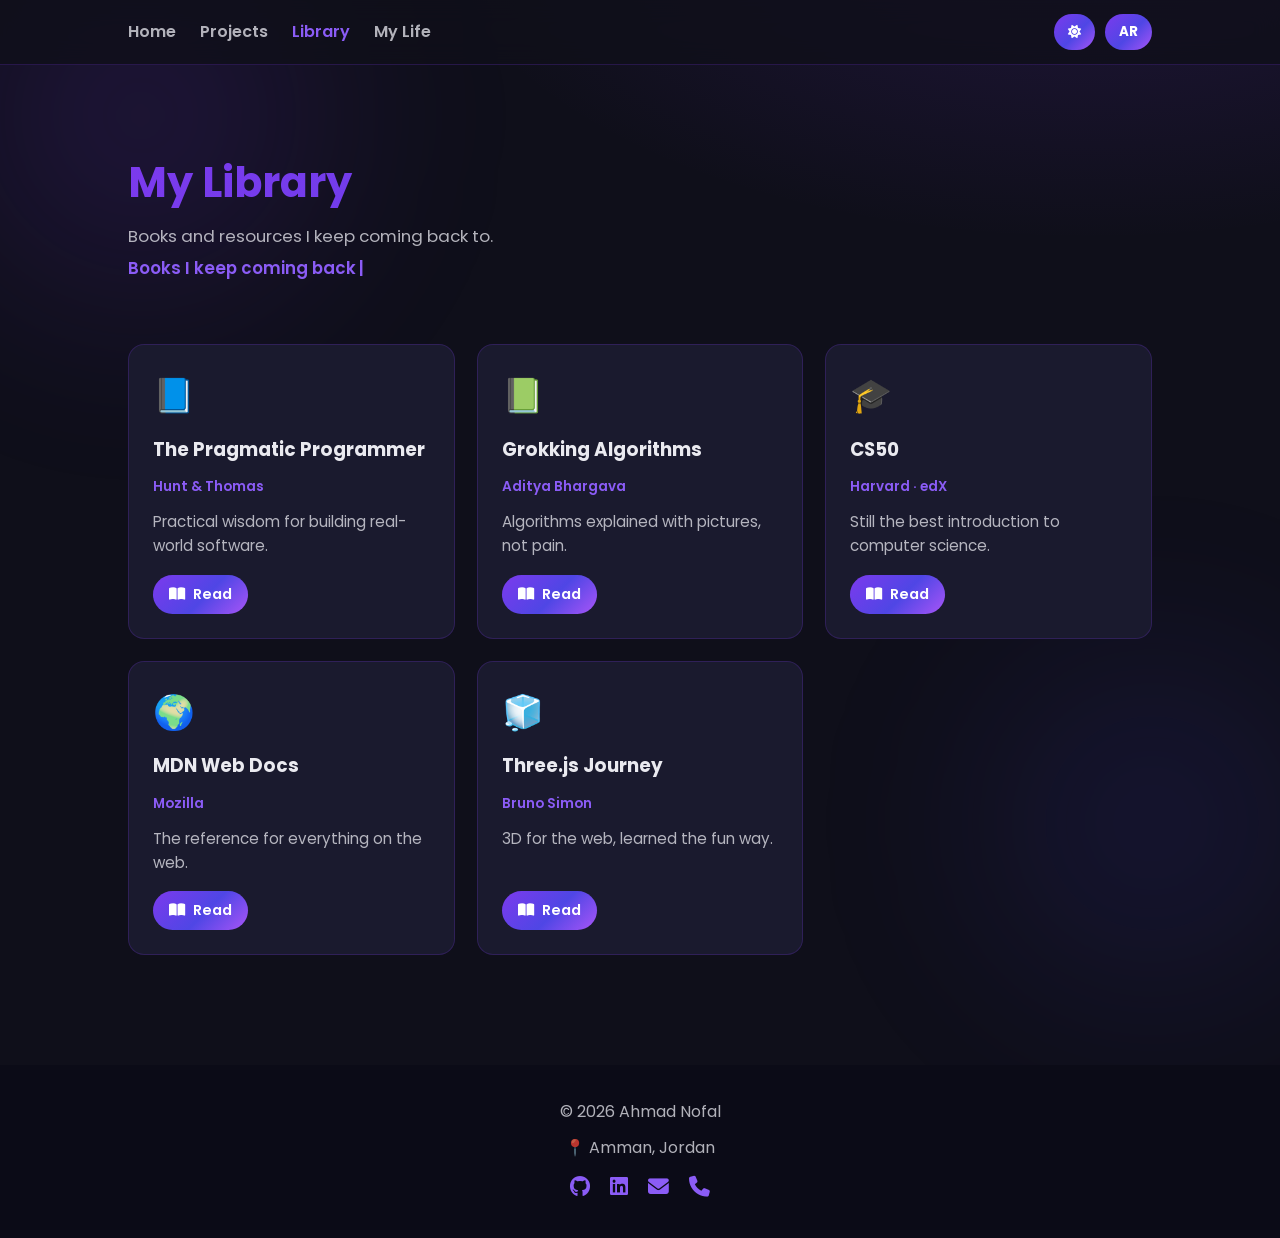
==== library.html @ a69d952c "Site pages, styles and scripts" ====
<!DOCTYPE html>
<html lang="en">

<head>
    <meta charset="UTF-8" />
    <meta name="viewport" content="width=device-width, initial-scale=1.0" />
    <title>Ahmad Nofal | Library</title>

    <!-- SEO -->
    <meta name="description" content="Ahmad Nofal's library — books and resources he keeps coming back to: Clean Code, The Pragmatic Programmer, CS50, MDN and more." />
    <meta name="author" content="Ahmad Nofal" />
    <meta name="theme-color" content="#0f0f1a" />

    <!-- Open Graph -->
    <meta property="og:type" content="website" />
    <meta property="og:title" content="Ahmad Nofal | Library" />
    <meta property="og:description" content="Books and resources Ahmad Nofal keeps coming back to — Clean Code, CS50, MDN and more." />
    <meta property="og:image" content="assets/img/ahmad.jpg" />
    <meta name="twitter:card" content="summary_large_image" />
    <link rel="icon" href="data:image/svg+xml,<svg xmlns=%22http://www.w3.org/2000/svg%22 viewBox=%220 0 100 100%22><text y=%22.9em%22 font-size=%2290%22>👨‍💻</text></svg>" />

    <!-- Fonts -->
    <link rel="preconnect" href="https://fonts.googleapis.com" />
    <link rel="preconnect" href="https://fonts.gstatic.com" crossorigin />
    <link href="https://fonts.googleapis.com/css2?family=Poppins:wght@400;600;700&family=Cairo:wght@400;600;700&display=swap" rel="stylesheet" />

    <!-- CSS -->
    <link rel="stylesheet" href="assets/css/style.css" />
    <link rel="stylesheet" href="assets/css/effects.css" />

    <!-- Icons -->
    <link rel="stylesheet" href="https://cdnjs.cloudflare.com/ajax/libs/font-awesome/6.5.0/css/all.min.css" />
</head>

<body class="dark">
    <script>
        /* Apply saved theme before first paint to avoid flashing */
        if (localStorage.getItem("pref-theme") === "light") document.body.classList.add("light");
    </script>

    <!-- TOP BAR -->
    <header class="top-bar">
        <nav class="nav">
            <a href="index.html" data-i18n="nav.home">Home</a>
            <a href="projects.html" data-i18n="nav.projects">Projects</a>
            <a href="library.html" class="active" data-i18n="nav.library">Library</a>
            <a href="life.html" data-i18n="nav.life">My Life</a>
        </nav>
        <div class="toggles">
            <button id="themeToggle" aria-label="Toggle theme"><i class="fas fa-sun"></i></button>
            <button id="langToggle">AR</button>
        </div>
    </header>

    <!-- PAGE HEADER -->
    <section class="page-header">
        <h1 data-i18n="library.title">My Library</h1>
        <p data-i18n="library.subtitle">Books and resources I keep coming back to.</p>
        <div class="typing-line header-typing"><span class="typed-text" data-typed="library"></span><span class="type-cursor">|</span></div>
    </section>

    <!-- LIBRARY GRID -->
    <section class="grid-section">
        <div class="cards-grid">

            

            <article class="book-card reveal">
                <div class="card-icon">📘</div>
                <h3 data-i18n="lib2.title">The Pragmatic Programmer</h3>
                <span class="book-meta">Hunt &amp; Thomas</span>
                <p data-i18n="lib2.note">Practical wisdom for building real-world software.</p>
                <div class="card-links">
                    <a href="https://pragprog.com/titles/tpp20/the-pragmatic-programmer-20th-anniversary-edition/" target="_blank" rel="noopener" class="btn small"><i class="fas fa-book-open"></i> <span data-i18n="card.read">Read</span></a>
                </div>
            </article>

            <article class="book-card reveal">
                <div class="card-icon">📗</div>
                <h3 data-i18n="lib3.title">Grokking Algorithms</h3>
                <span class="book-meta">Aditya Bhargava</span>
                <p data-i18n="lib3.note">Algorithms explained with pictures, not pain.</p>
                <div class="card-links">
                    <a href="https://www.manning.com/books/grokking-algorithms" target="_blank" rel="noopener" class="btn small"><i class="fas fa-book-open"></i> <span data-i18n="card.read">Read</span></a>
                </div>
            </article>

            <article class="book-card reveal">
                <div class="card-icon">🎓</div>
                <h3 data-i18n="lib4.title">CS50</h3>
                <span class="book-meta">Harvard · edX</span>
                <p data-i18n="lib4.note">Still the best introduction to computer science.</p>
                <div class="card-links">
                    <a href="https://cs50.harvard.edu/x/" target="_blank" rel="noopener" class="btn small"><i class="fas fa-book-open"></i> <span data-i18n="card.read">Read</span></a>
                </div>
            </article>

            <article class="book-card reveal">
                <div class="card-icon">🌍</div>
                <h3 data-i18n="lib5.title">MDN Web Docs</h3>
                <span class="book-meta">Mozilla</span>
                <p data-i18n="lib5.note">The reference for everything on the web.</p>
                <div class="card-links">
                    <a href="https://developer.mozilla.org/en-US/" target="_blank" rel="noopener" class="btn small"><i class="fas fa-book-open"></i> <span data-i18n="card.read">Read</span></a>
                </div>
            </article>

            <article class="book-card reveal">
                <div class="card-icon">🧊</div>
                <h3 data-i18n="lib6.title">Three.js Journey</h3>
                <span class="book-meta">Bruno Simon</span>
                <p data-i18n="lib6.note">3D for the web, learned the fun way.</p>
                <div class="card-links">
                    <a href="https://threejsjourney.com/" target="_blank" rel="noopener" class="btn small"><i class="fas fa-book-open"></i> <span data-i18n="card.read">Read</span></a>
                </div>
            </article>

        </div>
    </section>

    <!-- FOOTER -->
    <footer>
        <p data-i18n="footer.rights">© 2026 Ahmad Nofal</p>
        <p data-i18n="footer.location">📍 Amman, Jordan</p>
        <div class="social">
            <a href="https://github.com/ahm2213480" target="_blank" rel="noopener" aria-label="GitHub"><i class="fab fa-github"></i></a>
            <a href="https://www.linkedin.com/in/ahmad-nofal-21885a234/" target="_blank" rel="noopener" aria-label="LinkedIn"><i class="fab fa-linkedin"></i></a>
            <a href="mailto:ahmadnofal550@gmail.com" aria-label="Email"><i class="fas fa-envelope"></i></a>
            <a href="tel:+962789682412" aria-label="Phone"><i class="fas fa-phone"></i></a>
        </div>
    </footer>

    <!-- JS -->
    <script src="assets/js/main.js"></script>
</body>

</html>
---- assets/css/style.css ----
/* ===== RESET ===== */
* {
    margin: 0;
    padding: 0;
    box-sizing: border-box;
    font-family: 'Poppins', 'Cairo', 'Segoe UI', Tahoma, sans-serif;
}

html {
    scroll-behavior: smooth;
}

/* ===== THEMES (CSS VARIABLES) ===== */
body {
    --bg: #0f0f1a;
    --bg-alt: #13132a;
    --card: #1a1a2e;
    --card-hover: #232347;
    --text: #eaeaf0;
    --muted: rgba(234, 234, 240, 0.75);
    --accent: #7c3aed;
    --accent-strong: #8b5cf6;
    --accent-soft: rgba(124, 58, 237, 0.16);
    --border: rgba(124, 58, 237, 0.22);
    --topbar-bg: rgba(15, 15, 26, 0.8);
    --shadow: rgba(0, 0, 0, 0.35);
    --footer-bg: #0b0b17;

    background-color: var(--bg);
    background-image: radial-gradient(1100px 550px at 85% -10%, rgba(124, 58, 237, 0.16), transparent 60%);
    background-attachment: fixed;
    color: var(--text);
    line-height: 1.6;
    transition: background-color 0.35s ease, color 0.35s ease;
}

body.light {
    --bg: #f6f7fb;
    --bg-alt: #eef0f8;
    --card: #ffffff;
    --card-hover: #f4f0ff;
    --text: #1c1c2b;
    --muted: rgba(28, 28, 43, 0.72);
    --accent: #6d28d9;
    --accent-strong: #7c3aed;
    --accent-soft: rgba(124, 58, 237, 0.12);
    --border: rgba(109, 40, 217, 0.2);
    --topbar-bg: rgba(246, 247, 251, 0.85);
    --shadow: rgba(28, 28, 43, 0.12);
    --footer-bg: #e9eaf3;

    background-image: radial-gradient(1100px 550px at 85% -10%, rgba(124, 58, 237, 0.1), transparent 60%);
}

/* ===== TOP BAR ===== */
.top-bar {
    position: fixed;
    top: 0;
    inset-inline: 0;
    z-index: 100;
    display: flex;
    justify-content: space-between;
    align-items: center;
    padding: 14px 10%;
    background: var(--topbar-bg);
    backdrop-filter: blur(12px);
    -webkit-backdrop-filter: blur(12px);
    border-bottom: 1px solid var(--border);
    transition: background 0.35s ease;
}

.nav {
    display: flex;
    gap: 24px;
}

.nav a {
    color: var(--muted);
    text-decoration: none;
    font-weight: 600;
    transition: color 0.2s;
}

.nav a:hover,
.nav a.active {
    color: var(--accent-strong);
}

.toggles {
    display: flex;
    gap: 10px;
}

.top-bar button {
    background: var(--accent);
    border: none;
    color: #fff;
    padding: 8px 14px;
    border-radius: 20px;
    cursor: pointer;
    font-weight: bold;
    transition: transform 0.2s, background 0.2s;
}

.top-bar button:hover {
    transform: translateY(-2px);
    background: var(--accent-strong);
}

/* ===== HERO ===== */
.hero {
    min-height: 100vh;
    display: flex;
    flex-direction: column;
    justify-content: center;
    padding: 0 10%;
}

.hero h1 {
    font-size: 3rem;
    margin-bottom: 15px;
}

.hero p {
    max-width: 600px;
    font-size: 1.1rem;
    color: var(--muted);
}

.hero-buttons {
    margin-top: 28px;
    display: flex;
    gap: 12px;
    flex-wrap: wrap;
}

/* ===== BUTTONS ===== */
.btn {
    display: inline-flex;
    align-items: center;
    gap: 8px;
    padding: 12px 24px;
    border-radius: 25px;
    text-decoration: none;
    background: var(--accent);
    color: #fff;
    font-weight: 600;
    transition: transform 0.3s, background 0.3s, box-shadow 0.3s;
}

.btn:hover {
    transform: translateY(-3px);
    background: var(--accent-strong);
    box-shadow: 0 10px 24px var(--shadow);
}

.btn.secondary {
    background: transparent;
    border: 1px solid var(--accent);
    color: var(--accent-strong);
}

.btn.secondary:hover {
    background: var(--accent-soft);
}

.btn.small {
    padding: 8px 16px;
    font-size: 0.9rem;
}

/* ===== PAGE HEADER (subpages) ===== */
.page-header {
    padding: 150px 10% 20px;
}

.page-header h1 {
    font-size: 2.6rem;
    margin-bottom: 6px;
}

.page-header p {
    color: var(--muted);
    font-size: 1.05rem;
}

/* ===== SECTION TITLES ===== */
.interests {
    padding: 80px 10%;
}

.interests h2 {
    margin-bottom: 30px;
    font-size: 2rem;
}

/* ===== INTEREST CARDS ===== */
.cards {
    display: flex;
    gap: 20px;
    flex-wrap: wrap;
}

.card {
    background: var(--card);
    border: 1px solid var(--border);
    padding: 25px;
    border-radius: 15px;
    min-width: 180px;
    text-align: center;
    transition: transform 0.3s, background 0.3s, border-color 0.3s;
}

.card:hover {
    transform: translateY(-5px);
    background: var(--card-hover);
    border-color: var(--accent);
}

/* ===== PROJECTS / LIBRARY GRID ===== */
.grid-section {
    padding: 40px 10% 110px;
}

.cards-grid {
    display: grid;
    grid-template-columns: repeat(auto-fill, minmax(280px, 1fr));
    gap: 22px;
}

.project-card,
.book-card {
    background: var(--card);
    border: 1px solid var(--border);
    border-radius: 16px;
    padding: 24px;
    display: flex;
    flex-direction: column;
    gap: 12px;
    transition: transform 0.3s, background 0.3s, box-shadow 0.3s, border-color 0.3s;
}

.project-card:hover,
.book-card:hover {
    transform: translateY(-6px);
    background: var(--card-hover);
    border-color: var(--accent);
    box-shadow: 0 16px 32px var(--shadow);
}

.card-icon {
    font-size: 2.1rem;
}

.project-card h3,
.book-card h3 {
    font-size: 1.15rem;
}

.project-card>p,
.book-card>p {
    color: var(--muted);
    font-size: 0.95rem;
    flex-grow: 1;
}

.book-meta {
    color: var(--accent-strong);
    font-size: 0.85rem;
    font-weight: 600;
}

.tags {
    display: flex;
    gap: 8px;
    flex-wrap: wrap;
}

.tags span {
    background: var(--accent-soft);
    color: var(--accent-strong);
    padding: 4px 12px;
    border-radius: 12px;
    font-size: 0.8rem;
    font-weight: 600;
}

.card-links {
    display: flex;
    gap: 10px;
    margin-top: 4px;
}

/* ===== STATS ===== */
.stats {
    display: flex;
    justify-content: space-around;
    padding: 60px 10%;
    background: var(--bg-alt);
    transition: background 0.35s ease;
}

.stat {
    text-align: center;
}

.stat h3 {
    font-size: 2.2rem;
    color: var(--accent-strong);
}

.stat p {
    color: var(--muted);
}

/* ===== FOOTER ===== */
footer {
    text-align: center;
    padding: 34px 10%;
    background: var(--footer-bg);
    transition: background 0.35s ease;
}

footer p {
    color: var(--muted);
    margin-bottom: 10px;
}

footer .social a {
    color: var(--accent-strong);
    margin: 0 8px;
    font-size: 1.3rem;
    display: inline-block;
    transition: transform 0.2s, opacity 0.2s;
}

footer .social a:hover {
    transform: translateY(-3px);
    opacity: 0.85;
}

/* ===== REVEAL ON SCROLL ===== */
.reveal {
    opacity: 0;
    transform: translateY(26px);
    transition: opacity 0.6s ease, transform 0.6s ease;
}

.reveal.visible {
    opacity: 1;
    transform: none;
}

@media (prefers-reduced-motion: reduce) {
    .reveal {
        opacity: 1;
        transform: none;
        transition: none;
    }

    * {
        transition: none !important;
    }
}

/* ===== RESPONSIVE ===== */
@media (max-width: 768px) {
    .top-bar {
        padding: 10px 5%;
    }

    .nav {
        gap: 14px;
    }

    .nav a {
        font-size: 0.9rem;
    }

    .hero,
    .interests,
    .grid-section {
        padding-inline: 6%;
    }

    .page-header {
        padding: 120px 6% 16px;
    }

    .hero h1 {
        font-size: 2.2rem;
    }

    .page-header h1 {
        font-size: 2rem;
    }

    .stats {
        flex-direction: column;
        gap: 30px;
    }
}

/* ===== FEATURED PROJECT ===== */
.project-card.featured {
    grid-column: 1 / -1;
    position: relative;
}

.badge-featured {
    position: absolute;
    top: 18px;
    inset-inline-end: 18px;
    background: var(--accent);
    color: #fff;
    padding: 5px 14px;
    border-radius: 14px;
    font-size: 0.75rem;
    font-weight: 700;
}

.feature-list {
    list-style: none;
    display: grid;
    grid-template-columns: repeat(auto-fit, minmax(230px, 1fr));
    gap: 8px;
    margin: 4px 0;
}

.feature-list li {
    color: var(--muted);
    font-size: 0.95rem;
}

.feature-list i {
    color: #22c55e;
    margin-inline-end: 8px;
}

/* ===== ABOUT (index) ===== */
.about {
    padding: 0 10% 40px;
}

.about h2 {
    font-size: 2rem;
    margin-bottom: 18px;
}

.about-text {
    max-width: 760px;
    color: var(--muted);
    font-size: 1.05rem;
}

.about-facts {
    display: flex;
    flex-wrap: wrap;
    gap: 14px;
    margin: 24px 0;
}

.fact {
    display: inline-flex;
    align-items: center;
    gap: 10px;
    background: var(--card);
    border: 1px solid var(--border);
    border-radius: 14px;
    padding: 12px 18px;
    font-size: 0.95rem;
}

.fact i {
    color: var(--accent-strong);
}

.skills {
    display: flex;
    flex-wrap: wrap;
    gap: 10px;
}

.skills .chip {
    background: var(--accent-soft);
    color: var(--accent-strong);
    padding: 6px 16px;
    border-radius: 16px;
    font-size: 0.85rem;
    font-weight: 600;
}

/* ===== HERO CONTACT ===== */
.hero-contact {
    margin-top: 22px;
    display: flex;
    flex-wrap: wrap;
    gap: 18px;
}

.hero-contact a,
.hero-contact span {
    color: var(--muted);
    text-decoration: none;
    font-size: 0.95rem;
    transition: color 0.2s;
}

.hero-contact a:hover {
    color: var(--accent-strong);
}

.hero-contact i {
    color: var(--accent-strong);
    margin-inline-end: 6px;
}

/* ===== GRADIENT ACCENTS ===== */
body {
    --grad: linear-gradient(135deg, #7c3aed 0%, #4f46e5 55%, #a855f7 100%);
}

body.light {
    --grad: linear-gradient(135deg, #6d28d9 0%, #4f46e5 55%, #9333ea 100%);
}

/* ===== HERO LAYOUT (text + photo) ===== */
.hero-inner {
    display: grid;
    grid-template-columns: 1.15fr 0.85fr;
    align-items: center;
    gap: 48px;
    width: 100%;
}

.hero-text {
    min-width: 0;
}

.hero h1 {
    background: var(--grad);
    -webkit-background-clip: text;
    background-clip: text;
    -webkit-text-fill-color: transparent;
    color: transparent;
    width: fit-content;
}

/* ===== PHOTO FRAME ===== */
.hero-photo {
    position: relative;
    justify-self: center;
}

.photo-frame {
    padding: 10px;
    border-radius: 34px;
    background: var(--grad);
    box-shadow: 0 30px 70px var(--shadow);
}

.photo-frame img {
    display: block;
    width: min(320px, 74vw);
    aspect-ratio: 4 / 5;
    object-fit: cover;
    object-position: center top;
    border-radius: 26px;
}

/* ===== FLOATING BADGES ===== */
.badge {
    position: absolute;
    display: inline-flex;
    align-items: center;
    gap: 8px;
    background: var(--topbar-bg);
    backdrop-filter: blur(8px);
    -webkit-backdrop-filter: blur(8px);
    border: 1px solid var(--border);
    border-radius: 14px;
    padding: 8px 14px;
    font-size: 0.85rem;
    font-weight: 600;
    white-space: nowrap;
    box-shadow: 0 12px 26px var(--shadow);
    animation: float 5.5s ease-in-out infinite;
}

.badge i {
    color: var(--accent-strong);
}

.badge-1 {
    top: 22px;
    inset-inline-start: -30px;
}

.badge-2 {
    bottom: 96px;
    inset-inline-end: -24px;
    animation-delay: 1.4s;
}

.badge-3 {
    bottom: 16px;
    inset-inline-start: -12px;
    animation-delay: 2.6s;
}

@keyframes float {
    0%, 100% { transform: translateY(0); }
    50% { transform: translateY(-10px); }
}

@media (prefers-reduced-motion: reduce) {
    .badge { animation: none; }
}

/* ===== GRADIENT BUTTONS & STATS ===== */
.btn {
    background: var(--grad);
}

.btn:hover {
    background: var(--grad);
    filter: brightness(1.12);
}

.top-bar button {
    background: var(--grad);
}

.top-bar button:hover {
    background: var(--grad);
    filter: brightness(1.12);
}

.stat h3 {
    background: var(--grad);
    -webkit-background-clip: text;
    background-clip: text;
    -webkit-text-fill-color: transparent;
}

.project-card:hover,
.book-card:hover {
    box-shadow: 0 18px 44px rgba(124, 58, 237, 0.28);
}

/* ===== SECTION TITLE ACCENT ===== */
.about h2,
.interests h2,
.experience h2 {
    position: relative;
    padding-bottom: 14px;
}

.about h2::after,
.interests h2::after,
.experience h2::after {
    content: "";
    position: absolute;
    bottom: 0;
    inset-inline-start: 0;
    width: 64px;
    height: 4px;
    border-radius: 2px;
    background: var(--grad);
}

/* ===== EXPERIENCE TIMELINE ===== */
.experience {
    padding: 20px 10% 90px;
}

.timeline {
    position: relative;
    margin-top: 26px;
    display: flex;
    flex-direction: column;
    gap: 22px;
    border-inline-start: 2px solid var(--border);
}

.t-item {
    position: relative;
    padding-inline-start: 30px;
}

.t-dot {
    position: absolute;
    inset-inline-start: -8px;
    top: 10px;
    width: 14px;
    height: 14px;
    border-radius: 50%;
    background: var(--grad);
    box-shadow: 0 0 0 5px var(--accent-soft);
}

.t-card {
    background: var(--card);
    border: 1px solid var(--border);
    border-radius: 16px;
    padding: 20px 24px;
    transition: transform 0.3s, border-color 0.3s, background 0.3s;
}

.t-card:hover {
    transform: translateY(-4px);
    border-color: var(--accent);
    background: var(--card-hover);
}

.t-card h3 {
    font-size: 1.05rem;
    margin-bottom: 4px;
}

.t-org {
    display: inline-block;
    color: var(--accent-strong);
    font-size: 0.85rem;
    font-weight: 600;
    margin-bottom: 8px;
}

.t-card p {
    color: var(--muted);
    font-size: 0.95rem;
}

/* ===== CERTIFICATIONS ===== */
.certs-title {
    font-size: 1.4rem;
    margin: 36px 0 16px;
}

.certs {
    display: grid;
    grid-template-columns: repeat(auto-fit, minmax(260px, 1fr));
    gap: 14px;
}

.cert {
    display: flex;
    align-items: center;
    gap: 12px;
    background: var(--card);
    border: 1px solid var(--border);
    border-radius: 14px;
    padding: 16px 18px;
    font-size: 0.92rem;
    font-weight: 600;
    transition: transform 0.3s, border-color 0.3s;
}

.cert:hover {
    transform: translateY(-4px);
    border-color: var(--accent);
}

.cert i {
    color: var(--accent-strong);
    font-size: 1.2rem;
}

/* ===== RESPONSIVE (hero photo + timeline) ===== */
@media (max-width: 900px) {
    .hero-inner {
        grid-template-columns: 1fr;
        gap: 36px;
        text-align: center;
    }

    .hero-text p {
        margin-inline: auto;
    }

    .hero h1 {
        margin-inline: auto;
    }

    .hero-buttons,
    .hero-contact {
        justify-content: center;
    }

    .hero-photo {
        order: -1;
    }

    .photo-frame img {
        width: min(280px, 70vw);
    }

    .badge {
        font-size: 0.78rem;
        padding: 7px 12px;
    }

    .badge-1 {
        inset-inline-start: -6px;
    }

    .badge-2 {
        inset-inline-end: -6px;
        bottom: 84px;
    }

    .badge-3 {
        inset-inline-start: -2px;
    }
}

/* ===== ROUND SMALL PHOTO ===== */
.hero-inner {
    grid-template-columns: 1.25fr 0.75fr;
    gap: 40px;
}

.photo-frame {
    padding: 8px;
    border-radius: 50%;
}

.photo-frame img {
    width: min(200px, 46vw);
    aspect-ratio: 1 / 1;
    border-radius: 50%;
    object-position: center 20%;
    animation: float 7s ease-in-out infinite;
}

.badge {
    font-size: 0.8rem;
    padding: 7px 12px;
}

.badge-1 {
    top: 4px;
    inset-inline-start: -38px;
}

.badge-2 {
    bottom: 64px;
    inset-inline-end: -34px;
}

.badge-3 {
    bottom: 0;
    inset-inline-start: -30px;
}

/* ===== TYPING LINE ===== */
.typing-line {
    margin-top: 4px;
    min-height: 1.7em;
    font-size: 1.25rem;
    font-weight: 600;
    color: var(--accent-strong);
}

.type-cursor {
    display: inline-block;
    margin-inline-start: 3px;
    animation: blink 0.9s step-end infinite;
}

@keyframes blink {
    0%, 100% { opacity: 1; }
    50% { opacity: 0; }
}

/* ===== HERO BACKGROUND ORBS ===== */
.hero {
    position: relative;
    overflow: hidden;
}

.hero::before,
.hero::after {
    content: "";
    position: absolute;
    border-radius: 50%;
    filter: blur(70px);
    z-index: 0;
    pointer-events: none;
    animation: pulse 9s ease-in-out infinite;
}

.hero::before {
    width: 380px;
    height: 380px;
    background: rgba(124, 58, 237, 0.28);
    top: -80px;
    inset-inline-end: -60px;
}

.hero::after {
    width: 320px;
    height: 320px;
    background: rgba(79, 70, 229, 0.22);
    bottom: -60px;
    inset-inline-start: -40px;
    animation-delay: 2s;
}

@keyframes pulse {
    0%, 100% { transform: scale(1); opacity: 1; }
    50% { transform: scale(1.15); opacity: 0.7; }
}

.hero-inner {
    position: relative;
    z-index: 1;
}

/* ===== GITHUB SECTION ===== */
.github {
    padding: 0 10% 90px;
}

.github h2 {
    font-size: 2rem;
    position: relative;
    padding-bottom: 14px;
}

.github h2::after {
    content: "";
    position: absolute;
    bottom: 0;
    inset-inline-start: 0;
    width: 64px;
    height: 4px;
    border-radius: 2px;
    background: var(--grad);
}

.gh-cards {
    display: grid;
    grid-template-columns: repeat(auto-fit, minmax(200px, 1fr));
    gap: 18px;
    margin-top: 26px;
}

.gh-card {
    background: var(--card);
    border: 1px solid var(--border);
    border-radius: 16px;
    padding: 24px;
    text-align: center;
    transition: transform 0.3s, border-color 0.3s, box-shadow 0.3s;
}

.gh-card:hover {
    transform: translateY(-5px);
    border-color: var(--accent);
    box-shadow: 0 16px 40px rgba(124, 58, 237, 0.28);
}

.gh-card i {
    font-size: 1.8rem;
    color: var(--accent-strong);
}

.gh-card h3 {
    font-size: 1.6rem;
    margin: 8px 0 2px;
}

.gh-card p {
    color: var(--muted);
    font-size: 0.9rem;
}

.gh-link {
    margin-top: 22px;
}

/* ===== STAGGER REVEAL DELAYS ===== */
.cards .card:nth-child(2) { transition-delay: 0.12s; }
.cards .card:nth-child(3) { transition-delay: 0.24s; }
.certs .cert:nth-child(2) { transition-delay: 0.12s; }
.certs .cert:nth-child(3) { transition-delay: 0.24s; }
.gh-cards .gh-card:nth-child(2) { transition-delay: 0.12s; }
.gh-cards .gh-card:nth-child(3) { transition-delay: 0.24s; }
.timeline .t-item:nth-child(2) { transition-delay: 0.12s; }
.timeline .t-item:nth-child(3) { transition-delay: 0.24s; }

@media (prefers-reduced-motion: reduce) {
    .photo-frame img,
    .hero::before,
    .hero::after,
    .type-cursor {
        animation: none !important;
    }
}

/* ===== RESPONSIVE (round photo) ===== */
@media (max-width: 900px) {
    .hero-inner {
        grid-template-columns: 1fr;
        gap: 30px;
    }

    .photo-frame img {
        width: min(150px, 40vw);
    }

    .badge {
        font-size: 0.72rem;
        padding: 6px 10px;
    }

    .badge-1 {
        top: 0;
        inset-inline-start: -8px;
    }

    .badge-2 {
        inset-inline-end: -8px;
        bottom: 50px;
    }

    .badge-3 {
        inset-inline-start: -4px;
        bottom: -6px;
    }
}
---- assets/css/effects.css ----
/* ============================================================
   My Profile — effects.css
   Animated background + entrance & hover motion effects.
   Loaded after style.css so it layers on top of it.
   ============================================================ */

/* ===== ANIMATED PAGE BACKGROUND — drifting glow orbs ===== */
body::before,
body::after {
    content: "";
    position: fixed;
    border-radius: 50%;
    pointer-events: none;
    z-index: -1;
    filter: blur(90px);
    opacity: 0.5;
    will-change: transform;
}

body::before {
    width: 46vmax;
    height: 46vmax;
    top: -14vmax;
    inset-inline-start: -12vmax;
    background: radial-gradient(circle, rgba(124, 58, 237, 0.4) 0%, rgba(124, 58, 237, 0) 65%);
    animation: orb-drift-a 26s ease-in-out infinite alternate;
}

body::after {
    width: 40vmax;
    height: 40vmax;
    bottom: -14vmax;
    inset-inline-end: -10vmax;
    background: radial-gradient(circle, rgba(79, 70, 229, 0.35) 0%, rgba(79, 70, 229, 0) 65%);
    animation: orb-drift-b 32s ease-in-out infinite alternate;
}

body.light::before {
    background: radial-gradient(circle, rgba(124, 58, 237, 0.2) 0%, rgba(124, 58, 237, 0) 65%);
    opacity: 0.6;
}

body.light::after {
    background: radial-gradient(circle, rgba(79, 70, 229, 0.16) 0%, rgba(79, 70, 229, 0) 65%);
    opacity: 0.6;
}

@keyframes orb-drift-a {
    0%   { transform: translate3d(0, 0, 0) scale(1); }
    50%  { transform: translate3d(7vmax, 5vmax, 0) scale(1.15); }
    100% { transform: translate3d(3vmax, 10vmax, 0) scale(0.92); }
}

@keyframes orb-drift-b {
    0%   { transform: translate3d(0, 0, 0) scale(1); }
    50%  { transform: translate3d(-8vmax, -5vmax, 0) scale(1.1); }
    100% { transform: translate3d(-4vmax, -10vmax, 0) scale(0.9); }
}

/* ===== ENTRANCE ANIMATIONS ===== */
@keyframes rise {
    from { opacity: 0; transform: translateY(26px); }
    to   { opacity: 1; transform: translateY(0); }
}

@keyframes pop-in {
    from { opacity: 0; transform: scale(0.7); }
    to   { opacity: 1; transform: scale(1); }
}

/* Hero text slides up, one line after another */
.hero-text > * {
    animation: rise 0.7s cubic-bezier(0.22, 0.9, 0.3, 1.15) both;
}

.hero-text > *:nth-child(2) { animation-delay: 0.12s; }
.hero-text > *:nth-child(3) { animation-delay: 0.22s; }
.hero-text > *:nth-child(4) { animation-delay: 0.32s; }
.hero-text > *:nth-child(5) { animation-delay: 0.42s; }

/* Photo pops in next to the text */
.hero-photo {
    animation: pop-in 0.8s cubic-bezier(0.34, 1.35, 0.44, 1) 0.15s both;
}

/* ===== GRADIENT TITLES WITH SLOW SHIMMER ===== */
.hero h1,
.page-header h1 {
    background: var(--grad);
    background-size: 220% auto;
    -webkit-background-clip: text;
    background-clip: text;
    -webkit-text-fill-color: transparent;
    color: transparent;
}

.hero h1 {
    animation: rise 0.7s cubic-bezier(0.22, 0.9, 0.3, 1.15) both,
               shimmer 8s linear infinite;
}

/* Sub-page headers get the same look as the home hero */
.page-header h1 {
    animation: rise 0.7s cubic-bezier(0.22, 0.9, 0.3, 1.15) both,
               shimmer 8s linear infinite;
}

.page-header p {
    animation: rise 0.7s cubic-bezier(0.22, 0.9, 0.3, 1.15) 0.12s both;
}

.page-header .typing-line {
    margin-top: 6px;
    font-size: 1.05rem;
    animation: rise 0.7s cubic-bezier(0.22, 0.9, 0.3, 1.15) 0.22s both;
}

@keyframes shimmer {
    to { background-position: 220% center; }
}

/* ===== BUTTON SHINE SWEEP ===== */
.btn {
    position: relative;
    overflow: hidden;
}

.btn::after {
    content: "";
    position: absolute;
    top: 0;
    left: -80%;
    width: 50%;
    height: 100%;
    background: linear-gradient(105deg, transparent, rgba(255, 255, 255, 0.35), transparent);
    transform: skewX(-20deg);
    transition: left 0.6s ease;
    pointer-events: none;
}

.btn:hover::after {
    left: 130%;
}

/* ===== CARD / CHIP / CERT MICRO-INTERACTIONS ===== */
.skills .chip {
    transition: transform 0.25s ease, box-shadow 0.25s ease;
}

.skills .chip:hover {
    transform: translateY(-4px) scale(1.06);
    box-shadow: 0 10px 22px rgba(124, 58, 237, 0.28);
}

.project-card:hover .card-icon,
.book-card:hover .card-icon {
    animation: icon-bounce 0.55s ease;
}

@keyframes icon-bounce {
    0%, 100% { transform: translateY(0) scale(1); }
    40%      { transform: translateY(-9px) scale(1.18); }
}

/* Gradient bar sweeping in on top of book cards */
.book-card {
    position: relative;
    overflow: hidden;
}

.book-card::before {
    content: "";
    position: absolute;
    top: 0;
    inset-inline: 0;
    height: 4px;
    background: var(--grad);
    transform: scaleX(0);
    transform-origin: left;
    transition: transform 0.4s ease;
}

.book-card:hover::before {
    transform: scaleX(1);
}

.cert i {
    transition: transform 0.3s ease;
}

.cert:hover i {
    transform: rotate(-10deg) scale(1.2);
}

/* ===== REDUCED MOTION ===== */
@media (prefers-reduced-motion: reduce) {
    body::before,
    body::after,
    .hero-text > *,
    .hero-photo,
    .hero h1,
    .page-header h1,
    .page-header p,
    .page-header .typing-line,
    .btn::after,
    .project-card:hover .card-icon,
    .book-card:hover .card-icon,
    .book-card::before {
        animation: none !important;
        transition: none !important;
    }
}
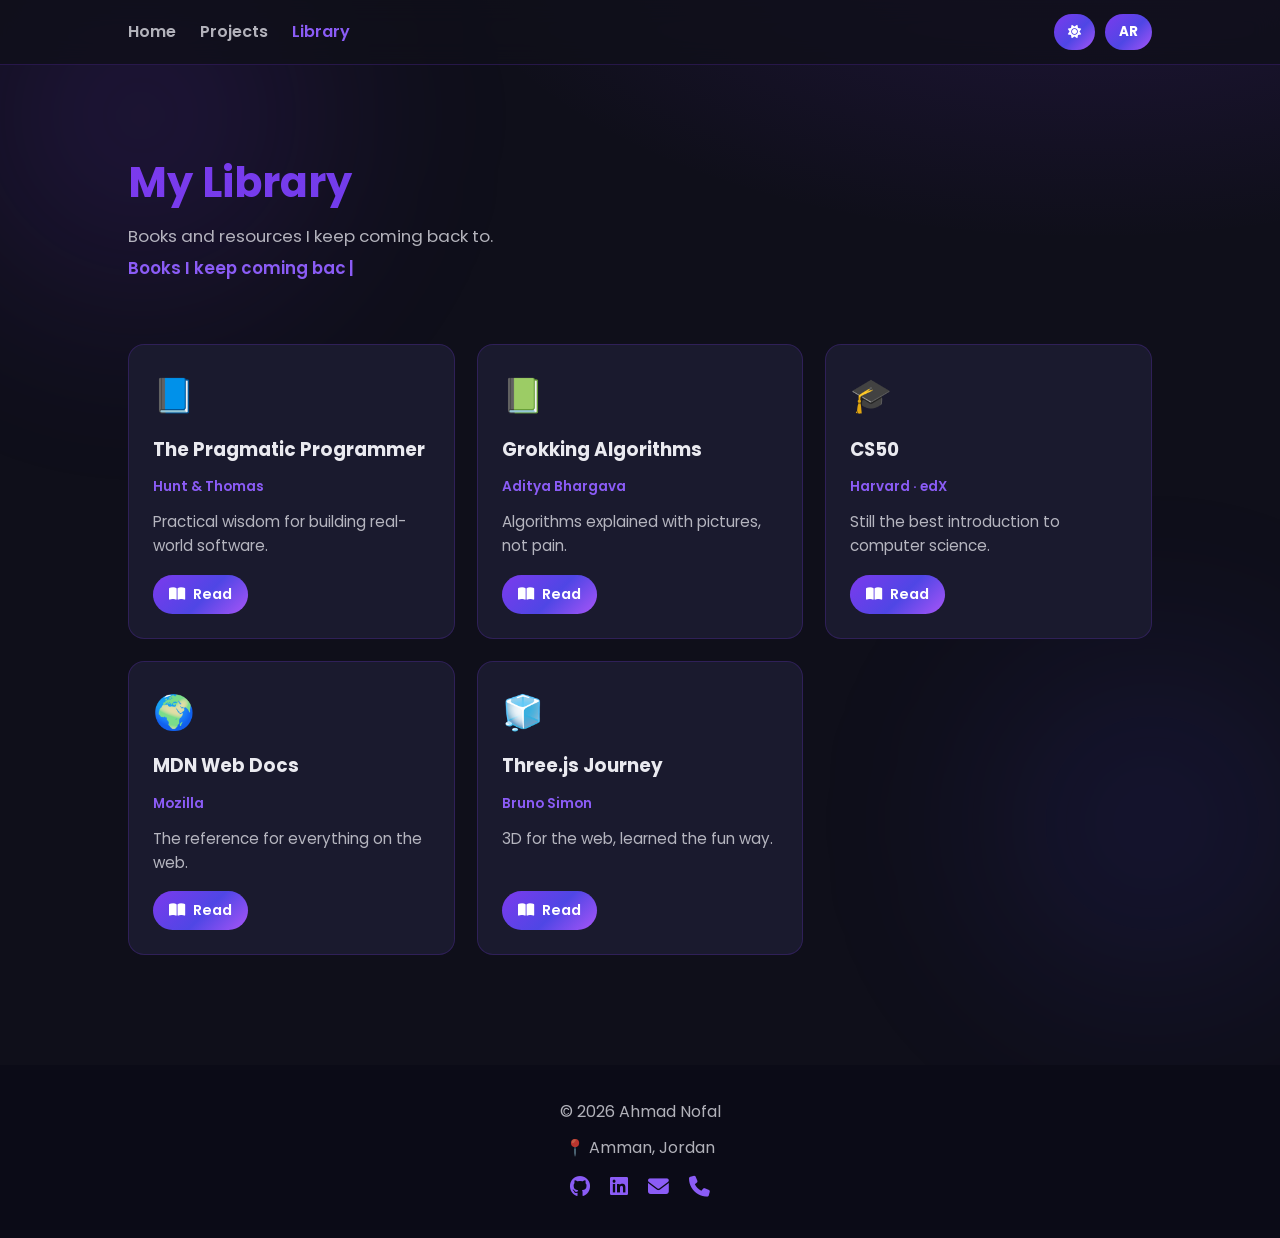
==== commit 779696bb: "Remove My Life page from public site (fully preserved in archive/my-life-page branch)" ====
--- a/library.html
+++ b/library.html
@@ -44,7 +44,6 @@
             <a href="index.html" data-i18n="nav.home">Home</a>
             <a href="projects.html" data-i18n="nav.projects">Projects</a>
             <a href="library.html" class="active" data-i18n="nav.library">Library</a>
-            <a href="life.html" data-i18n="nav.life">My Life</a>
         </nav>
         <div class="toggles">
             <button id="themeToggle" aria-label="Toggle theme"><i class="fas fa-sun"></i></button>
